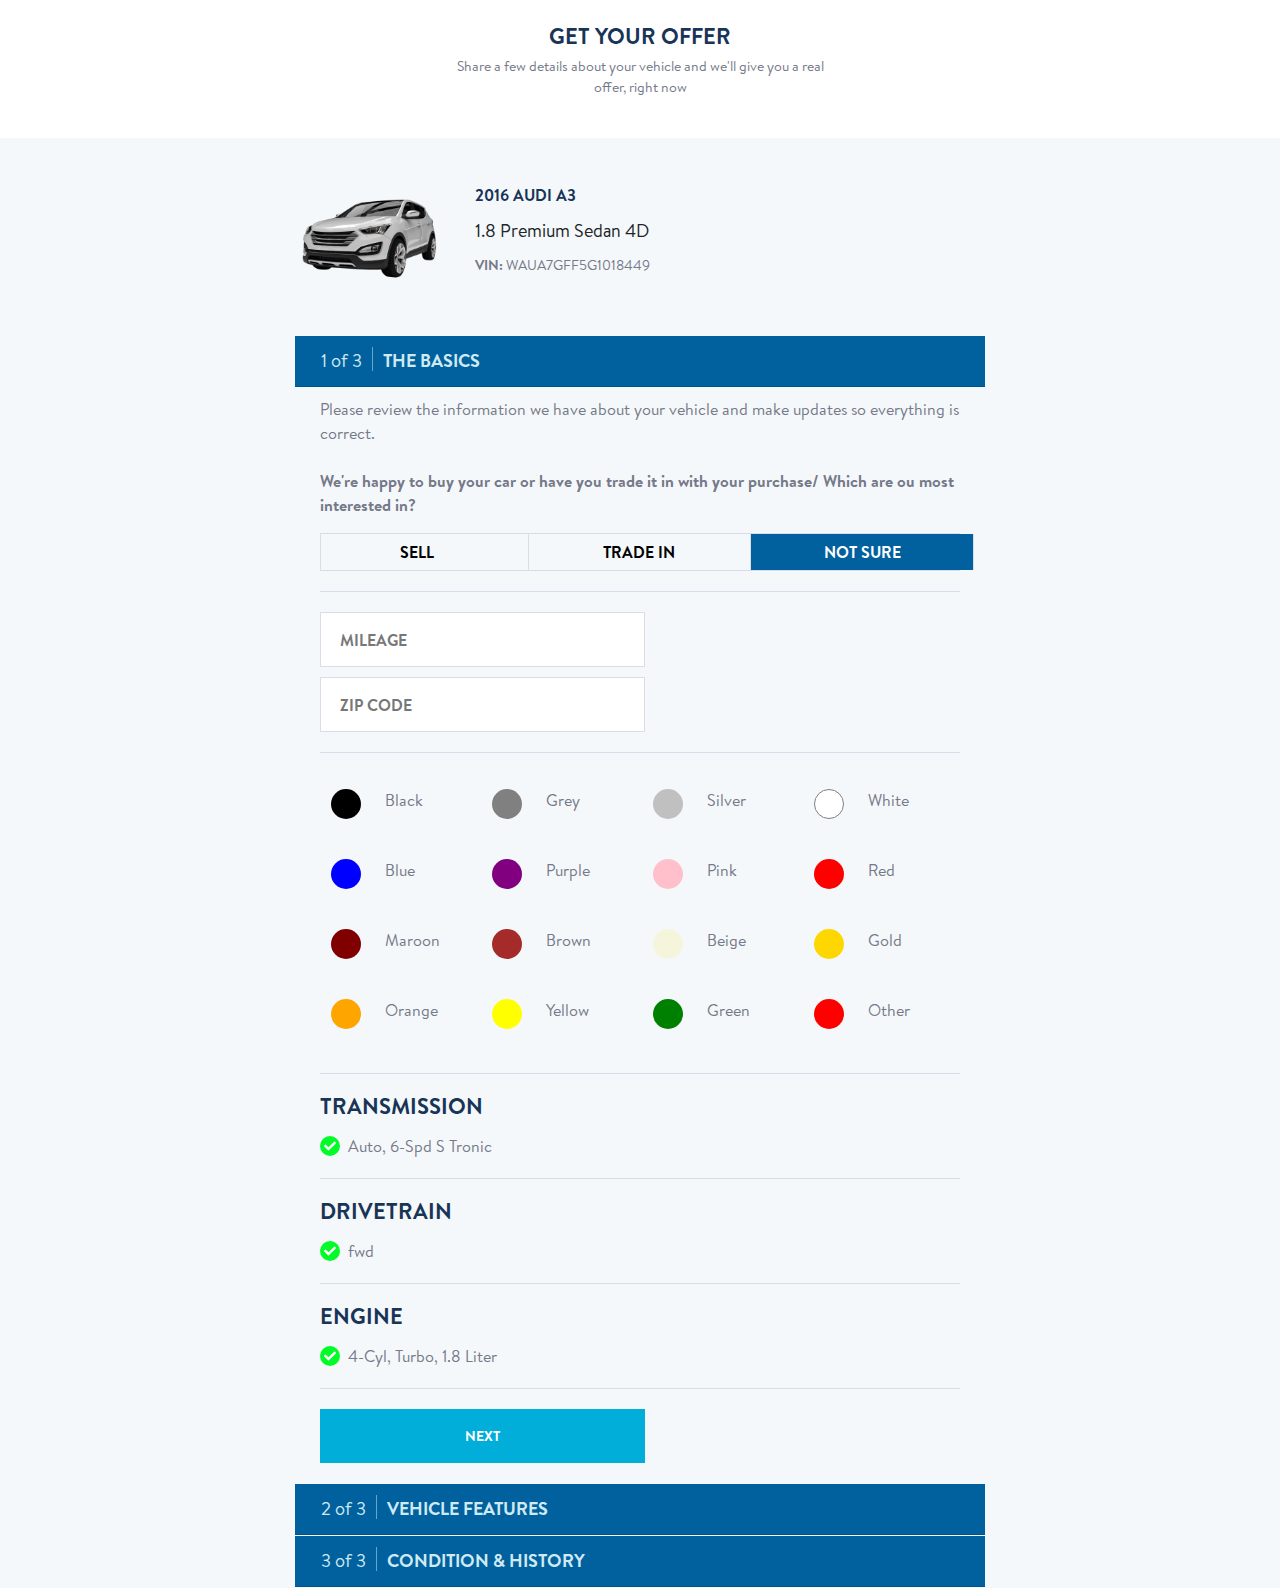
==== index.html @ 2ec13bbb "first commit" ====
<!DOCTYPE html>
<html lang="en" dir="ltr">

<head>
  <meta charset="utf-8">
  <meta name="viewport" content="width=device-width, initial-scale=1">
  <link rel="stylesheet" href="https://maxcdn.bootstrapcdn.com/bootstrap/4.0.0/css/bootstrap.min.css" integrity="sha384-Gn5384xqQ1aoWXA+058RXPxPg6fy4IWvTNh0E263XmFcJlSAwiGgFAW/dAiS6JXm" crossorigin="anonymous">

  <link rel="stylesheet" type="text/css" href="assets/css/style.css">
  <link rel="stylesheet" type="text/css" href="assets/css/responsive.css">

  <title>Carvana</title>
</head>

<body>

  <section class="bg-white py-4 title-box w-f">
    <div class="">
      <h1 class="title text-center">Get your offer</h1>
      <p class="p-text text-center">Share a few details about your vehicle and we'll give you a real offer, right now</p>

    </div>
  </section>

  <section class="car-info w-f py-4">
    <div class="d-flex align-items-center">
      <div class="img d-flex align-items-center justify-content-center">
        <img src="assets/images/car.png" alt="">
      </div>
      <div class="info-side">
        <h2 class="sub-title">2016 audi A3</h2>
        <h3>1.8 Premium Sedan 4D</h3>
        <p> <span>VIN: </span>WAUA7GFF5G1018449 </p>
      </div>

    </div>
  </section>


  <section class="offer-sec w-f">
    <div class="">
      <form class="" action="index.html" method="post">


        <div id="accordion" class="">
          <div class="card bg-transparent border-0">
            <div class="card-header " id="offer-part1">
              <h5 class="mb-0 p-0">
                <button class="btn btn-link w-100 text-left d-flex p-0" data-toggle="collapse" data-target="#offer-c-part1" aria-expanded="true" aria-controls="offer-c-part1">
                  <p class="m-0">1 of 3</p> <span></span> <b>the basics</b>
                </button>
              </h5>
            </div>

            <div id="offer-c-part1" class="collapse show" aria-labelledby="offer-part1" data-parent="#accordion">
              <div class="card-body">
                <p class="mb-4">Please review the information we have about your vehicle and make updates so everything is correct.</p>

                <p><b> We're happy to buy your car or have you trade it in with your purchase/ Which are ou most interested in?</b></p>

                <div class="th-btns mt-3">
                  <div class="d-flex p-0 row ">
                    <div class="col-sm-4 p-0 m-0">
                      <button class="flex-fill" type="button" name="button">sell</button>

                    </div>
                    <div class="col-sm-4 p-0 m-0">
                      <button class="flex-fill" type="button" name="button">trade in</button>

                    </div>
                    <div class="col-sm-4 p-0 m-0 border-0">
                      <button class="flex-fill active" type="button" name="button">not sure</button>

                    </div>
                  </div>
                </div>


                <hr class="c-hr">



                <div class="form-field c-form" id="">
                  <input type="text" id="mileage" name="mileage" size="10" required="" class="">
                  <label for="mileage">Mileage</label>
                </div>
                <div class="form-field c-form" id="">
                  <input type="text" id="zcode" name="zcode" size="10" required="" class="">
                  <label for="zcode">zip code</label>
                </div>

                <hr class="c-hr">

                <div class="colors-list">

                  <label class="form-color-check" for="black">
                    <div class="">
                      <input class="form-color-check-input" type="radio" name="car-color" id="black">
                      <label class="custom-label" for="black" style="background: black;">
                        <img src="assets/images/check.svg" alt="">
                      </label>
                      <label class="form-color-check-label default-t pl-4" for="black">
                        Black
                      </label>
                    </div>

                  </label>

                  <label class="form-color-check" for="grey">
                    <div class="">
                      <input class="form-color-check-input" type="radio" name="car-color" id="grey">
                      <label class="custom-label" for="grey" style="background: grey;">
                        <img src="assets/images/check.svg" alt="">
                      </label>
                      <label class="form-color-check-label default-t pl-4" for="grey">
                        grey
                      </label>
                    </div>

                  </label>

                  <label class="form-color-check" for="silver">
                    <div class="">
                      <input class="form-color-check-input" type="radio" name="car-color" id="silver">
                      <label class="custom-label" for="silver" style="background: silver;">
                        <img src="assets/images/check.svg" alt="">
                      </label>
                      <label class="form-color-check-label default-t pl-4" for="silver">
                        silver
                      </label>
                    </div>
                  </label>

                  <label class="form-color-check" for="white">
                    <div class="">
                      <input class="form-color-check-input" type="radio" name="car-color" id="white">
                      <label class="custom-label" for="white" style="background: white; border: 1px solid grey;">
                        <img src="assets/images/check.svg" alt="">
                      </label>
                      <label class="form-color-check-label default-t pl-4" for="white">
                        white
                      </label>
                    </div>

                  </label>

                  <label class="form-color-check" for="blue">
                    <div class="">
                      <input class="form-color-check-input" type="radio" name="car-color" id="blue">
                      <label class="custom-label" for="blue" style="background: blue;">
                        <img src="assets/images/check.svg" alt="">
                      </label>
                      <label class="form-color-check-label default-t pl-4" for="blue">
                        blue
                      </label>
                    </div>
                  </label>

                  <label class="form-color-check" for="purple">
                    <div class="">
                      <input class="form-color-check-input" type="radio" name="car-color" id="purple">
                      <label class="custom-label" for="purple" style="background: purple;">
                        <img src="assets/images/check.svg" alt="">
                      </label>
                      <label class="form-color-check-label default-t pl-4" for="purple">
                        purple
                      </label>
                    </div>
                  </label>

                  <label class="form-color-check" for="pink">
                    <div class="">
                      <input class="form-color-check-input" type="radio" name="car-color" id="pink">
                      <label class="custom-label" for="pink" style="background: pink;">
                        <img src="assets/images/check.svg" alt="">
                      </label>
                      <label class="form-color-check-label default-t pl-4" for="pink">
                        pink
                      </label>
                    </div>
                  </label>

                  <label class="form-color-check" for="red">
                    <div class="">
                      <input class="form-color-check-input" type="radio" name="car-color" id="red">
                      <label class="custom-label" for="red" style="background: red;">
                        <img src="assets/images/check.svg" alt="">
                      </label>
                      <label class="form-color-check-label default-t pl-4" for="red">
                        red
                      </label>
                    </div>
                  </label>

                  <label class="form-color-check" for="maroon">
                    <div class="">
                      <input class="form-color-check-input" type="radio" name="car-color" id="maroon">
                      <label class="custom-label" for="maroon" style="background: maroon;">
                        <img src="assets/images/check.svg" alt="">
                      </label>
                      <label class="form-color-check-label default-t pl-4" for="maroon">
                        maroon
                      </label>
                    </div>
                  </label>

                  <label class="form-color-check" for="brown">
                    <div class="">
                      <input class="form-color-check-input" type="radio" name="car-color" id="brown">
                      <label class="custom-label" for="brown" style="background: brown;">
                        <img src="assets/images/check.svg" alt="">
                      </label>
                      <label class="form-color-check-label default-t pl-4" for="brown">
                        brown
                      </label>
                    </div>
                  </label>

                  <label class="form-color-check" for="beige">
                    <div class="">
                      <input class="form-color-check-input" type="radio" name="car-color" id="beige">
                      <label class="custom-label" for="beige" style="background: beige;">
                        <img src="assets/images/check.svg" alt="">
                      </label>
                      <label class="form-color-check-label default-t pl-4" for="beige">
                        beige
                      </label>
                    </div>
                  </label>

                  <label class="form-color-check" for="gold">
                    <div class="">
                      <input class="form-color-check-input" type="radio" name="car-color" id="gold">
                      <label class="custom-label" for="gold" style="background: gold;">
                        <img src="assets/images/check.svg" alt="">
                      </label>
                      <label class="form-color-check-label default-t pl-4" for="gold">
                        gold
                      </label>
                    </div>
                  </label>

                  <label class="form-color-check" for="orange">
                    <div class="">
                      <input class="form-color-check-input" type="radio" name="car-color" id="orange">
                      <label class="custom-label" for="orange" style="background: orange;">
                        <img src="assets/images/check.svg" alt="">
                      </label>
                      <label class="form-color-check-label default-t pl-4" for="orange">
                        orange
                      </label>
                    </div>
                  </label>

                  <label class="form-color-check" for="yellow">
                    <div class="">
                      <input class="form-color-check-input" type="radio" name="car-color" id="yellow">
                      <label class="custom-label" for="yellow" style="background: yellow;">
                        <img src="assets/images/check.svg" alt="">
                      </label>
                      <label class="form-color-check-label default-t pl-4" for="yellow">
                        yellow
                      </label>
                    </div>
                  </label>

                  <label class="form-color-check" for="green">
                    <div class="">
                      <input class="form-color-check-input" type="radio" name="car-color" id="green">
                      <label class="custom-label" for="green" style="background: green;">
                        <img src="assets/images/check.svg" alt="">
                      </label>
                      <label class="form-color-check-label default-t pl-4" for="green">
                        green
                      </label>
                    </div>
                  </label>

                  <label class="form-color-check" for="other">
                    <div class="">
                      <input class="form-color-check-input" type="radio" name="car-color" id="other">
                      <label class="custom-label" for="other" style="background: red;">
                        <img src="assets/images/check.svg" alt="">
                      </label>
                      <label class="form-color-check-label default-t pl-4" for="other">
                        other
                      </label>
                    </div>
                  </label>
                </div>

                <hr class="c-hr">

                <div class="o-info">
                  <h1 class="title mb-3">transmission</h1>
                  <div class="d-flex justify-content-start align-items-center">
                    <div class="j-check d-flex justify-content-center align-items-center">
                      <img src="assets/images/check.svg" alt="">
                    </div>
                    <p class="t-text my-0 ml-2">Auto, 6-Spd S Tronic</p>
                  </div>
                </div>

                <hr class="c-hr">

                <div class="o-info">
                  <h1 class="title mb-3">drivetrain</h1>
                  <div class="d-flex justify-content-start align-items-center">
                    <div class="j-check d-flex justify-content-center align-items-center">
                      <img src="assets/images/check.svg" alt="">
                    </div>
                    <p class="t-text my-0 ml-2">fwd</p>
                  </div>
                </div>

                <hr class="c-hr">

                <div class="o-info">
                  <h1 class="title mb-3">engine</h1>
                  <div class="d-flex justify-content-start align-items-center">
                    <div class="j-check d-flex justify-content-center align-items-center">
                      <img src="assets/images/check.svg" alt="">
                    </div>
                    <p class="t-text my-0 ml-2">4-Cyl, Turbo, 1.8 Liter</p>
                  </div>
                </div>

                <hr class="c-hr">

                <button class="b-btn active" type="button" name="button">Next</button>

              </div>
            </div>
          </div>


          <div class="card bg-transparent border-0">
            <div class="card-header " id="offer-part2">
              <h5 class="mb-0 p-0">
                <button class="btn btn-link w-100 text-left d-flex p-0" data-toggle="collapse" data-target="#offer-c-part2" aria-expanded="true" aria-controls="offer-c-part2">
                  <p class="m-0">2 of 3</p> <span></span> <b>vehicle features</b>
                </button>
              </h5>
            </div>

            <div id="offer-c-part2" class="collapse " aria-labelledby="offer-part2" data-parent="#accordion">
              <div class="card-body">
                <p class="mb-4">We've looked up the standard equipment for yoru vehicle. Please review the list below and select your vehicle's optional features.</p>

                <h1 class="title mb-4">premium features</h1>
                <div class="row mb-3">
                  <div class="col-lg-6 col-md-6 col-sm-6">
                    <h2 class="sub-title mb-3">safety & security</h2>



                    <label class="form-check" for="airbags">
                      <div class="">
                        <input class="form-check-input" type="checkbox" name="in" id="airbags">
                        <label class="custom-label" for="airbags">
                          <img src="assets/images/check-c.svg" alt="">
                        </label>
                        <label class="form-check-label default-t pl-4" for="airbags">
                          F&R Side Air Bags
                        </label>
                      </div>
                    </label>
                  </div>
                  <div class="col-lg-5 col-md-6 col-sm-6">
                    <h2 class="sub-title mb-3">seats</h2>



                    <label class="form-check" for="seats">
                      <div class="">
                        <input class="form-check-input" type="checkbox" name="in" id="seats">
                        <label class="custom-label" for="seats">
                          <img src="assets/images/check-c.svg" alt="">
                        </label>
                        <label class="form-check-label default-t pl-4" for="seats">
                          Heated Seats
                        </label>
                      </div>
                    </label>
                  </div>
                </div>


                <div class="row">
                  <div class="col-lg-6 col-md-6 col-sm-6">
                    <h2 class="sub-title mb-3">Entertainment & Instrumentations</h2>



                    <label class="form-check" for="dvd">
                      <div class="">
                        <input class="form-check-input" type="checkbox" name="in" id="dvd">
                        <label class="custom-label" for="dvd">
                          <img src="assets/images/check-c.svg" alt="">
                        </label>
                        <label class="form-check-label default-t pl-4" for="dvd">
                          DVD System
                        </label>
                      </div>
                    </label>
                    <label class="form-check" for="navigation">
                      <div class="">
                        <input class="form-check-input" type="checkbox" name="in" id="navigation">
                        <label class="custom-label" for="navigation">
                          <img src="assets/images/check-c.svg" alt="">
                        </label>
                        <label class="form-check-label default-t pl-4" for="navigation">
                          Navigation System
                        </label>
                      </div>
                    </label>
                    <label class="form-check" for="audi">
                      <div class="">
                        <input class="form-check-input" type="checkbox" name="in" id="audi">
                        <label class="custom-label" for="audi">
                          <img src="assets/images/check-c.svg" alt="">
                        </label>
                        <label class="form-check-label default-t pl-4" for="audi">
                          Audi Connect
                        </label>
                      </div>
                    </label>
                    <label class="form-check" for="psound">
                      <div class="">
                        <input class="form-check-input" type="checkbox" name="in" id="psound">
                        <label class="custom-label" for="psound">
                          <img src="assets/images/check-c.svg" alt="">
                        </label>
                        <label class="form-check-label default-t pl-4" for="psound">
                          Premium Sound
                        </label>
                      </div>
                    </label>

                  </div>

                  <div class="col-lg-5 col-md-6 col-sm-6">
                    <h2 class="sub-title mb-3">Wheels & tires</h2>



                    <label class="form-check" for="awheels">
                      <div class="">
                        <input class="form-check-input" type="checkbox" name="in" id="awheels">
                        <label class="custom-label" for="awheels">
                          <img src="assets/images/check-c.svg" alt="">
                        </label>
                        <label class="form-check-label default-t pl-4" for="awheels">
                          Alloy Wheels
                        </label>
                      </div>
                    </label>

                    <label class="form-check" for="pwheels">
                      <div class="">
                        <input class="form-check-input" type="checkbox" name="in" id="pwheels">
                        <label class="custom-label" for="pwheels">
                          <img src="assets/images/check-c.svg" alt="">
                        </label>
                        <label class="form-check-label default-t pl-4" for="pwheels">
                          Premium Wheels
                        </label>
                      </div>
                    </label>

                  </div>
                </div>



                <hr class="c-hr">



                <div class="form-field c-form" id="">
                  <input type="text" id="mileage" name="mileage" size="10" required="" class="">
                  <label for="mileage">Mileage</label>
                </div>
                <div class="form-field c-form" id="">
                  <input type="text" id="zcode" name="zcode" size="10" required="" class="">
                  <label for="zcode">zip code</label>
                </div>

                <hr class="c-hr">



                <hr class="c-hr">

                <div class="o-info">
                  <h1 class="title mb-3">transmission</h1>
                  <div class="d-flex justify-content-start align-items-center">
                    <div class="j-check d-flex justify-content-center align-items-center">
                      <img src="assets/images/check.svg" alt="">
                    </div>
                    <p class="t-text my-0 ml-2">Auto, 6-Spd S Tronic</p>
                  </div>
                </div>

                <hr class="c-hr">

                <div class="o-info">
                  <h1 class="title mb-3">drivetrain</h1>
                  <div class="d-flex justify-content-start align-items-center">
                    <div class="j-check d-flex justify-content-center align-items-center">
                      <img src="assets/images/check.svg" alt="">
                    </div>
                    <p class="t-text my-0 ml-2">fwd</p>
                  </div>
                </div>

                <hr class="c-hr">

                <div class="o-info">
                  <h1 class="title mb-3">engine</h1>
                  <div class="d-flex justify-content-start align-items-center">
                    <div class="j-check d-flex justify-content-center align-items-center">
                      <img src="assets/images/check.svg" alt="">
                    </div>
                    <p class="t-text my-0 ml-2">4-Cyl, Turbo, 1.8 Liter</p>
                  </div>
                </div>

                <hr class="c-hr">

                <button class="b-btn active" type="button" name="button">Next</button>

              </div>
            </div>
          </div>

          <div class="card bg-transparent border-0">
            <div class="card-header " id="offer-part3">
              <h5 class="mb-0 p-0">
                <button class="btn btn-link w-100 text-left d-flex p-0" data-toggle="collapse" data-target="#offer-c-part3" aria-expanded="true" aria-controls="offer-c-part3">
                  <p class="m-0">3 of 3</p> <span></span> <b>condition & history</b>
                </button>
              </h5>
            </div>

            <div id="offer-c-part3" class="collapse " aria-labelledby="offer-part2" data-parent="#accordion">
              <div class="card-body">
                <p class="mb-4">Please select the option that best describes the condition of your vehicle. This will help us wiht yoru real offer.</p>
                <p> <b>Has your vehicle been in an accident.</b> </p>

                <h1 class="title mb-4">premium features</h1>
                <div class="row mb-3">
                  <div class="col-lg-6 col-md-6 col-sm-6">
                    <h2 class="sub-title mb-3">safety & security</h2>



                    <label class="form-check" for="airbags">
                      <div class="">
                        <input class="form-check-input" type="checkbox" name="in" id="airbags">
                        <label class="custom-label" for="airbags">
                          <img src="assets/images/check-c.svg" alt="">
                        </label>
                        <label class="form-check-label default-t pl-4" for="airbags">
                          F&R Side Air Bags
                        </label>
                      </div>
                    </label>
                  </div>
                  <div class="col-lg-5 col-md-6 col-sm-6">
                    <h2 class="sub-title mb-3">seats</h2>



                    <label class="form-check" for="seats">
                      <div class="">
                        <input class="form-check-input" type="checkbox" name="in" id="seats">
                        <label class="custom-label" for="seats">
                          <img src="assets/images/check-c.svg" alt="">
                        </label>
                        <label class="form-check-label default-t pl-4" for="seats">
                          Heated Seats
                        </label>
                      </div>
                    </label>
                  </div>
                </div>


                <div class="row">
                  <div class="col-lg-6 col-md-6 col-sm-6">
                    <h2 class="sub-title mb-3">Entertainment & Instrumentations</h2>



                    <label class="form-check" for="dvd">
                      <div class="">
                        <input class="form-check-input" type="checkbox" name="in" id="dvd">
                        <label class="custom-label" for="dvd">
                          <img src="assets/images/check-c.svg" alt="">
                        </label>
                        <label class="form-check-label default-t pl-4" for="dvd">
                          DVD System
                        </label>
                      </div>
                    </label>
                    <label class="form-check" for="navigation">
                      <div class="">
                        <input class="form-check-input" type="checkbox" name="in" id="navigation">
                        <label class="custom-label" for="navigation">
                          <img src="assets/images/check-c.svg" alt="">
                        </label>
                        <label class="form-check-label default-t pl-4" for="navigation">
                          Navigation System
                        </label>
                      </div>
                    </label>
                    <label class="form-check" for="audi">
                      <div class="">
                        <input class="form-check-input" type="checkbox" name="in" id="audi">
                        <label class="custom-label" for="audi">
                          <img src="assets/images/check-c.svg" alt="">
                        </label>
                        <label class="form-check-label default-t pl-4" for="audi">
                          Audi Connect
                        </label>
                      </div>
                    </label>
                    <label class="form-check" for="psound">
                      <div class="">
                        <input class="form-check-input" type="checkbox" name="in" id="psound">
                        <label class="custom-label" for="psound">
                          <img src="assets/images/check-c.svg" alt="">
                        </label>
                        <label class="form-check-label default-t pl-4" for="psound">
                          Premium Sound
                        </label>
                      </div>
                    </label>

                  </div>

                  <div class="col-lg-5 col-md-6 col-sm-6">
                    <h2 class="sub-title mb-3">Wheels & tires</h2>



                    <label class="form-check" for="awheels">
                      <div class="">
                        <input class="form-check-input" type="checkbox" name="in" id="awheels">
                        <label class="custom-label" for="awheels">
                          <img src="assets/images/check-c.svg" alt="">
                        </label>
                        <label class="form-check-label default-t pl-4" for="awheels">
                          Alloy Wheels
                        </label>
                      </div>
                    </label>

                    <label class="form-check" for="pwheels">
                      <div class="">
                        <input class="form-check-input" type="checkbox" name="in" id="pwheels">
                        <label class="custom-label" for="pwheels">
                          <img src="assets/images/check-c.svg" alt="">
                        </label>
                        <label class="form-check-label default-t pl-4" for="pwheels">
                          Premium Wheels
                        </label>
                      </div>
                    </label>

                  </div>
                </div>



                <hr class="c-hr">



                <div class="form-field c-form" id="">
                  <input type="text" id="mileage" name="mileage" size="10" required="" class="">
                  <label for="mileage">Mileage</label>
                </div>
                <div class="form-field c-form" id="">
                  <input type="text" id="zcode" name="zcode" size="10" required="" class="">
                  <label for="zcode">zip code</label>
                </div>

                <hr class="c-hr">



                <hr class="c-hr">

                <div class="o-info">
                  <h1 class="title mb-3">transmission</h1>
                  <div class="d-flex justify-content-start align-items-center">
                    <div class="j-check d-flex justify-content-center align-items-center">
                      <img src="assets/images/check.svg" alt="">
                    </div>
                    <p class="t-text my-0 ml-2">Auto, 6-Spd S Tronic</p>
                  </div>
                </div>

                <hr class="c-hr">

                <div class="o-info">
                  <h1 class="title mb-3">drivetrain</h1>
                  <div class="d-flex justify-content-start align-items-center">
                    <div class="j-check d-flex justify-content-center align-items-center">
                      <img src="assets/images/check.svg" alt="">
                    </div>
                    <p class="t-text my-0 ml-2">fwd</p>
                  </div>
                </div>

                <hr class="c-hr">

                <div class="o-info">
                  <h1 class="title mb-3">engine</h1>
                  <div class="d-flex justify-content-start align-items-center">
                    <div class="j-check d-flex justify-content-center align-items-center">
                      <img src="assets/images/check.svg" alt="">
                    </div>
                    <p class="t-text my-0 ml-2">4-Cyl, Turbo, 1.8 Liter</p>
                  </div>
                </div>

                <hr class="c-hr">

                <button class="b-btn active" type="button" name="button">Next</button>

              </div>
            </div>
          </div>




        </div>
      </form>
    </div>

  </section>


  <script src="https://code.jquery.com/jquery-3.2.1.slim.min.js" integrity="sha384-KJ3o2DKtIkvYIK3UENzmM7KCkRr/rE9/Qpg6aAZGJwFDMVNA/GpGFF93hXpG5KkN" crossorigin="anonymous"></script>
  <script src="https://cdnjs.cloudflare.com/ajax/libs/popper.js/1.12.9/umd/popper.min.js" integrity="sha384-ApNbgh9B+Y1QKtv3Rn7W3mgPxhU9K/ScQsAP7hUibX39j7fakFPskvXusvfa0b4Q" crossorigin="anonymous"></script>
  <script src="https://maxcdn.bootstrapcdn.com/bootstrap/4.0.0/js/bootstrap.min.js" integrity="sha384-JZR6Spejh4U02d8jOt6vLEHfe/JQGiRRSQQxSfFWpi1MquVdAyjUar5+76PVCmYl" crossorigin="anonymous"></script>


</body>

</html>
---- assets/css/style.css ----
@font-face {
  font-family: Brandon;
  font-weight: bold;
  src: url("../fonts/brandontext-bold.otf");
}

@font-face {
  font-family: Brandon;
  font-weight: light;
  src: url("../fonts/brandontext-light.otf");
}

@font-face {
  font-family: Brandon;
  font-weight: normal;
  src: url("../fonts/brandontext-regular.otf");
}

* {
  padding: 0;
  margin: 0;
  box-sizing: border-box;
  font-family: 'Hind', sans-serif;
  font-family: Brandon;
}

body {
  min-width: 360px;
  background: rgb(244, 248, 250);
}

a, a:hover, a:active, a:visited, a:focus,
select, select:hover, select:active, select:visited, select:focus,
textarea, textarea:hover, textarea:active, textarea:visited, textarea:focus,
input, input:hover, input:active, input:visited, input:focus,
button, button:hover, button:active, button:visited, button:focus {
  text-decoration: none !important;
  outline: none !important;
  box-shadow: none !important;
}

.w-f>* {
  max-width: 690px;
  margin: auto;
}

.login-form {
  max-width: 325px;
  margin: auto;
  padding: 50px 0;
}

.c-form {
  max-width: 325px;
  position: relative;
  margin-bottom: 10px;
  height: 55px;
}

.c-form input {
  width: 100%;
  padding: 30px 20px 10px 20px;
  border: 1px solid rgb(217, 221, 233);
  line-height: 20px;
  color: rgb(24, 53, 88);
  height: 55px;
}

/* .c-form input::placeholder{

} */
.c-form input:focus+label,
.c-form input:valid+label {
  color: rgb(0, 174, 217);
  /* font-weight: bold; */
  top: 5px;
  font-size: 12px;
}

.c-form label {
  position: absolute;
  top: 16px;
  left: 20px;
  color: #777;
  background: #fff;
  transition: 0.3s;
  text-transform: uppercase;
  font-size: 16px;
  font-weight: bold;
}

.b-btn {
  width: 100%;
  font-size: 14px;
  box-sizing: border-box;
  min-height: 54px;
  /* border: 0; */
  background: lightgrey;
  color: white;
  border: 1px solid transparent;

  transition: 0.3s;
  cursor: pointer;
  font-weight: bold;
  text-transform: uppercase;
  max-width: 325px;
  /* cursor: none; */
}
.b-btn.active{
background: rgb(0, 174, 217);
border: 1px solid rgb(0, 174, 217);
cursor: pointer;
}
.b-btn.active:hover {
  color: rgb(0, 174, 217);
  background: white;
}

.title {
  font-size: 22px;
  line-height: 24px;
  text-transform: uppercase;
  /* padding: 0px 10px; */
  color: rgb(24, 53, 88);
  margin: 0px 0px 8px;
  font-weight: bold;
}

.p-text {
  color: rgb(117, 121, 137);
  font-size: 14px;
  font-weight: regular;
}

.sub-title {
  font-size: 16px;
  color: rgb(24, 53, 88);
  line-height: 28px;
  font-weight: bold;
  text-transform: uppercase;
}

a {
  color: rgb(0, 174, 217);
}

.title-box>div {
  max-width: 400px;
  margin: auto;
}

.car-info .img {
  width: 150px;
  height: 150px;
  max-width: 200px;
}

.car-info .img img {
  flex-shrink: 0;
  /* min-width: 100%; */
  /* min-height: 100%; */
  max-width: 100%;
}

.car-info .info-side {
  padding-left: 30px;
}

.car-info .info-side h3 {
  font-size: 18px;
  font-weight: regular;
  line-height: 28px;
}

.car-info .info-side p {
  color: rgb(117, 121, 137);
  font-size: 14px;
  line-height: 24px;
}

.car-info .info-side p span {
  font-weight: bold;
}
.offer-sec .card{
  margin-bottom: 1px;
}
.offer-sec .card-header{
  background: rgb(0, 97, 158);
border-radius: 0;
  margin-top: 0px;
  padding: 10px 25px 10px 25px;
}
.offer-sec .card-header button {
  color: rgb(207, 234, 242);
  font-size: 18px;
  line-height: 28px;
}



.offer-sec .card-header button span {
  background: rgb(207, 234, 242);
  width: 1px;
  height: 24px;
  margin-left: 10px;
  margin-right: 10px;
  margin-top: 0px;
  opacity: 0.5;
  display: block;
}
.offer-sec .card-header button p{

}
.offer-sec .card-header button b{
  text-transform: uppercase;
  font-weight: bold;
}
.offer-sec .card-body{
    padding: 10px 25px 20px 25px;
}
.offer-sec .card-body p {
  color: rgb(117, 121, 137);
  font-size: 16px;
  line-height: 24px;
}

.th-btns{
    border: 1px solid rgb(217, 221, 233);
}
.th-btns button{
  text-transform: uppercase;
  font-size: 16px;
  text-align: center;height: 36px;
  width: 100%;
  border: 0;
  border-right: 1px solid rgb(217, 221, 233);
  font-weight: bold;
  max-width: 350px;
  margin: auto;
  display: block;
  background: transparent;
}
.th-btns button.active{
  background: rgb(0, 97, 158);
  color: white;
}
/* .th-btns button:nth-last-of-type(1){
  border-right: 0;
} */
.c-hr{
background: rgb(217, 221, 233);
width: 100%;
height: 1px;
border: 0;
margin: 20px 0;
}




.form-color-check{
  width: 157px;

  /* height: 60px; */
  /* justify-content: center; */
display: inline-block;
padding: 10px !important;
cursor: pointer;
border: 1px solid transparent;
transition: border 0.3s;
}
.form-color-check:hover{
border: 1px solid rgb(217, 221, 233);
}
.form-color-check>div{
  display: flex;
  height: 40px;
  align-items: center;
cursor: pointer;
}
.form-color-check input{
  display: none;
}
.form-color-check input+.custom-label{
  width: 30px;
  height: 30px;
  cursor: pointer;

/* border: 1px solid #232323; */
/* position: absolute;
left: 0;
top: 5px; */
margin: 0;
border-radius: 50%;
position: relative;


}
.form-color-check input+.custom-label img{
  position: absolute;
  left: 50%;
  top: 50%;
  transform: translate(-50%,-50%);
width: 50%;
height: auto;
visibility: hidden;

}
.form-color-check input:checked+.custom-label{
  border: 2px solid white !important;
  /* box-shadow: 4px ​3px 20px #0000009; */
  box-shadow: 1px 1px 26px #00000090;

}
.form-color-check input:checked+.custom-label img{
  /* display: block; */
  visibility: visible;
}

.form-color-check .form-color-check-label{
  color: rgb(117, 121, 137);
font-size: 16px;
line-height: 24px;
text-transform: capitalize;
padding-left: 10px;
cursor: pointer;
transition: color 0.3s;
}
.form-color-check:hover .form-color-check-label{
  color: black
}
/* .form-color-check .custom-label */



.j-check{
  width: 20px;
  height: 20px;
  background: #03fc28;
  border-radius: 50%;
}
.j-check img{
  width: 60%;
}






.form-check{
  width: 233px;

  /* height: 60px; */
  /* justify-content: center; */
display: inline-block;
padding: 0 !important;
cursor: pointer;
border: 1px solid transparent;
transition: border 0.3s;
}
/* .form-check:hover{
border: 1px solid rgb(217, 221, 233);
} */
.form-check>div{
  display: flex;
  height: 40px;
  align-items: center;
cursor: pointer;
}
.form-check input{
  display: none;
}
.form-check input+.custom-label{
  width: 30px;
  height: 30px;
  cursor: pointer;

border: 1px solid rgb(217, 221, 233);
/* position: absolute;
left: 0;
top: 5px; */
margin: 0;
border-radius: 2px;
position: relative;


}
.form-check input+.custom-label img{
  position: absolute;
  left: 50%;
  top: 50%;
  transform: translate(-50%,-50%);
width: 50%;
height: auto;
visibility: hidden;

}
.form-check input:checked+.custom-label{
  border-color: rgb(0, 174, 217);
  /* box-shadow: 4px ​3px 20px #0000009; */
  /* box-shadow: 1px 1px 26px #00000090; */

}
.form-check input:checked+.custom-label img{
  /* display: block; */
  visibility: visible;
}

.form-check .form-check-label{
  color: rgb(117, 121, 137);
font-size: 16px;
line-height: 24px;
text-transform: capitalize;
padding-left: 10px;
cursor: pointer;
transition: color 0.3s;
}
.form-check:hover .form-check-label{
  color: black
}
---- assets/css/responsive.css ----
@media (max-width:767px) {
  .th-btns button{
    border: 1px solid rgb(217, 221, 233);
    margin: 10px auto;
  }
  .th-btns{
    border: 0;
  }
}
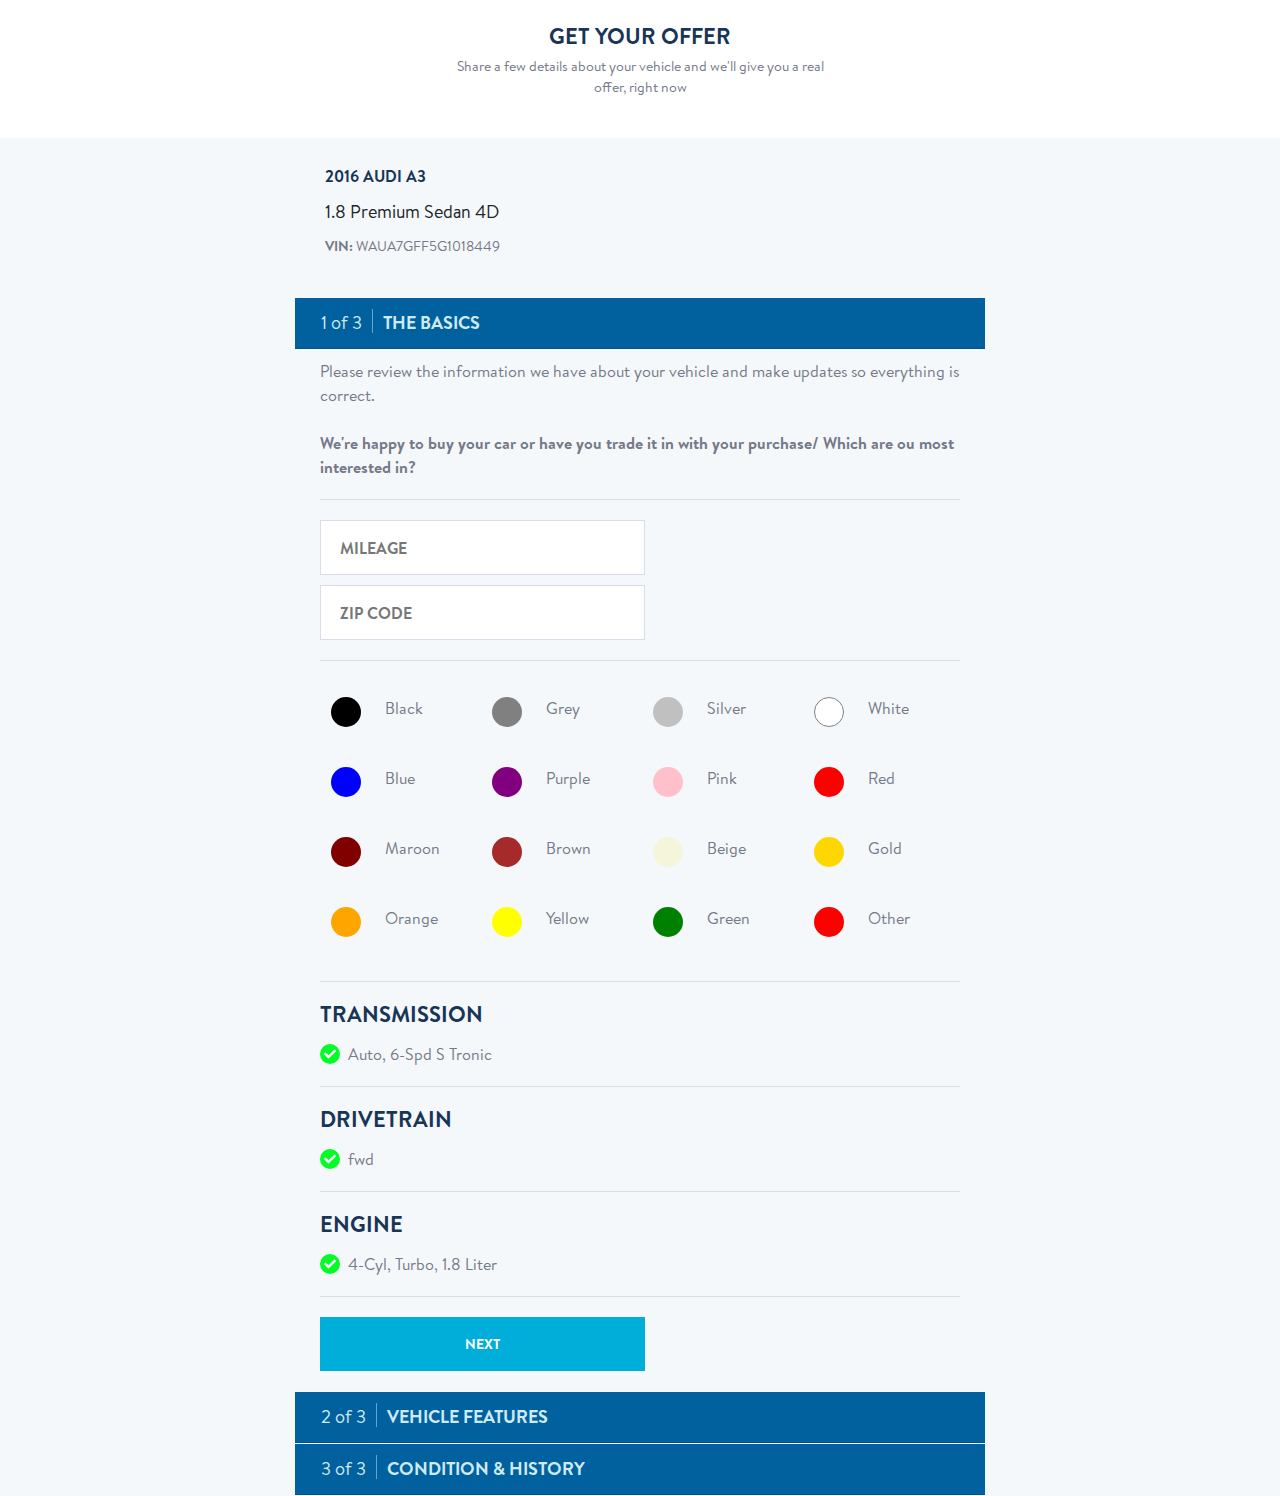
==== commit 9cd1a9e4: "first commit" ====
--- a/index.html
+++ b/index.html
@@ -24,9 +24,9 @@
 
   <section class="car-info w-f py-4">
     <div class="d-flex align-items-center">
-      <div class="img d-flex align-items-center justify-content-center">
+      <!-- <div class="img d-flex align-items-center justify-content-center">
         <img src="assets/images/car.png" alt="">
-      </div>
+      </div> -->
       <div class="info-side">
         <h2 class="sub-title">2016 audi A3</h2>
         <h3>1.8 Premium Sedan 4D</h3>
@@ -58,22 +58,7 @@
 
                 <p><b> We're happy to buy your car or have you trade it in with your purchase/ Which are ou most interested in?</b></p>
 
-                <div class="th-btns mt-3">
-                  <div class="d-flex p-0 row ">
-                    <div class="col-sm-4 p-0 m-0">
-                      <button class="flex-fill" type="button" name="button">sell</button>
-
-                    </div>
-                    <div class="col-sm-4 p-0 m-0">
-                      <button class="flex-fill" type="button" name="button">trade in</button>
-
-                    </div>
-                    <div class="col-sm-4 p-0 m-0 border-0">
-                      <button class="flex-fill active" type="button" name="button">not sure</button>
-
-                    </div>
-                  </div>
-                </div>
+
 
 
                 <hr class="c-hr">
@@ -548,186 +533,255 @@
                 <p class="mb-4">Please select the option that best describes the condition of your vehicle. This will help us wiht yoru real offer.</p>
                 <p> <b>Has your vehicle been in an accident.</b> </p>
 
-                <h1 class="title mb-4">premium features</h1>
-                <div class="row mb-3">
-                  <div class="col-lg-6 col-md-6 col-sm-6">
-                    <h2 class="sub-title mb-3">safety & security</h2>
-
-
-
-                    <label class="form-check" for="airbags">
-                      <div class="">
-                        <input class="form-check-input" type="checkbox" name="in" id="airbags">
-                        <label class="custom-label" for="airbags">
-                          <img src="assets/images/check-c.svg" alt="">
-                        </label>
-                        <label class="form-check-label default-t pl-4" for="airbags">
-                          F&R Side Air Bags
-                        </label>
-                      </div>
-                    </label>
-                  </div>
-                  <div class="col-lg-5 col-md-6 col-sm-6">
-                    <h2 class="sub-title mb-3">seats</h2>
-
-
-
-                    <label class="form-check" for="seats">
-                      <div class="">
-                        <input class="form-check-input" type="checkbox" name="in" id="seats">
-                        <label class="custom-label" for="seats">
-                          <img src="assets/images/check-c.svg" alt="">
-                        </label>
-                        <label class="form-check-label default-t pl-4" for="seats">
-                          Heated Seats
-                        </label>
-                      </div>
-                    </label>
-                  </div>
-                </div>
-
-
-                <div class="row">
-                  <div class="col-lg-6 col-md-6 col-sm-6">
-                    <h2 class="sub-title mb-3">Entertainment & Instrumentations</h2>
-
-
-
-                    <label class="form-check" for="dvd">
-                      <div class="">
-                        <input class="form-check-input" type="checkbox" name="in" id="dvd">
-                        <label class="custom-label" for="dvd">
-                          <img src="assets/images/check-c.svg" alt="">
-                        </label>
-                        <label class="form-check-label default-t pl-4" for="dvd">
-                          DVD System
-                        </label>
-                      </div>
-                    </label>
-                    <label class="form-check" for="navigation">
-                      <div class="">
-                        <input class="form-check-input" type="checkbox" name="in" id="navigation">
-                        <label class="custom-label" for="navigation">
-                          <img src="assets/images/check-c.svg" alt="">
-                        </label>
-                        <label class="form-check-label default-t pl-4" for="navigation">
-                          Navigation System
-                        </label>
-                      </div>
-                    </label>
-                    <label class="form-check" for="audi">
-                      <div class="">
-                        <input class="form-check-input" type="checkbox" name="in" id="audi">
-                        <label class="custom-label" for="audi">
-                          <img src="assets/images/check-c.svg" alt="">
-                        </label>
-                        <label class="form-check-label default-t pl-4" for="audi">
-                          Audi Connect
-                        </label>
-                      </div>
-                    </label>
-                    <label class="form-check" for="psound">
-                      <div class="">
-                        <input class="form-check-input" type="checkbox" name="in" id="psound">
-                        <label class="custom-label" for="psound">
-                          <img src="assets/images/check-c.svg" alt="">
-                        </label>
-                        <label class="form-check-label default-t pl-4" for="psound">
-                          Premium Sound
-                        </label>
-                      </div>
-                    </label>
-
-                  </div>
-
-                  <div class="col-lg-5 col-md-6 col-sm-6">
-                    <h2 class="sub-title mb-3">Wheels & tires</h2>
-
-
-
-                    <label class="form-check" for="awheels">
-                      <div class="">
-                        <input class="form-check-input" type="checkbox" name="in" id="awheels">
-                        <label class="custom-label" for="awheels">
-                          <img src="assets/images/check-c.svg" alt="">
-                        </label>
-                        <label class="form-check-label default-t pl-4" for="awheels">
-                          Alloy Wheels
-                        </label>
-                      </div>
-                    </label>
-
-                    <label class="form-check" for="pwheels">
-                      <div class="">
-                        <input class="form-check-input" type="checkbox" name="in" id="pwheels">
-                        <label class="custom-label" for="pwheels">
-                          <img src="assets/images/check-c.svg" alt="">
-                        </label>
-                        <label class="form-check-label default-t pl-4" for="pwheels">
-                          Premium Wheels
-                        </label>
-                      </div>
-                    </label>
-
-                  </div>
-                </div>
-
-
-
-                <hr class="c-hr">
-
-
+                <div class="th-btns mt-3">
+                  <div class="d-flex row ">
+                    <div class="col-sm-4 pr-0">
+                      <input id="no-accident" type="radio" name="accidents-d" value="" hidden>
+                      <label for="no-accident" class="flex-fill" type="button" name="button">No accidents</label>
+
+                    </div>
+                    <div class="col-sm-4 px-0">
+                      <input id="o-accident" type="radio" name="accidents-d" value="" hidden>
+                      <label for="o-accident" class="flex-fill" type="button" name="button">1 accident</label>
+
+                    </div>
+                    <div class="col-sm-4 pl-0">
+                      <input id="t-accident" type="radio" name="accidents-d" value="" hidden>
+                      <label for="t-accident" class="flex-fill" type="button" name="button">2+ accident</label>
+
+                    </div>
+                  </div>
+                </div>
+<hr class="c-hr">
+
+                <p> <b>Does your vehicle have any issues that would stop us from diriving it?</b> </p>
+
+
+
+                <div class="yn-btns mt-3">
+                  <div class="d-flex  row ">
+                    <div class="col-6 pr-0">
+                      <input id="yes" type="radio" name="acc" value="" hidden>
+                      <label for="yes" class="flex-fill" type="button" name="button">Yes</label>
+
+                    </div>
+                    <div class="col-6 pl-0">
+                      <input id="no" type="radio" name="acc" value="" hidden>
+                      <label for="no" class="flex-fill active" type="button" name="button">No</label>
+
+                    </div>
+                  </div>
+                </div>
+
+<hr class="c-hr">
+
+
+              <h2 class="sub-title mb-3">Does your vehicle have any exterior damage?</h2>
+
+              <label class="form-check w-100" for="scratches">
+                <div class="">
+                  <input class="form-check-input" type="checkbox" name="ex-damage" id="scratches">
+                  <label class="custom-label" for="scratches">
+                    <img src="assets/images/check-c.svg" alt="">
+                  </label>
+                  <label class="form-check-label default-t pl-4" for="scratches">
+                    Scuffs, scratches, or chips
+                  </label>
+                </div>
+              </label>
+
+              <label class="form-check w-100" for="f-paint">
+                <div class="">
+                  <input class="form-check-input" type="checkbox" name="ex-damage" id="f-paint">
+                  <label class="custom-label" for="f-paint">
+                    <img src="assets/images/check-c.svg" alt="">
+                  </label>
+                  <label class="form-check-label default-t pl-4" for="f-paint">
+                    Fading paint
+                  </label>
+                </div>
+              </label>
+
+              <label class="form-check w-100" for="rust">
+                <div class="">
+                  <input class="form-check-input" type="checkbox" name="ex-damage" id="rust">
+                  <label class="custom-label" for="rust">
+                    <img src="assets/images/check-c.svg" alt="">
+                  </label>
+                  <label class="form-check-label default-t pl-4" for="rust">
+                    Rust
+                  </label>
+                </div>
+              </label>
+
+              <label class="form-check w-100" for="h-damage">
+                <div class="">
+                  <input class="form-check-input" type="checkbox" name="ex-damage" id="h-damage">
+                  <label class="custom-label" for="h-damage">
+                    <img src="assets/images/check-c.svg" alt="">
+                  </label>
+                  <label class="form-check-label default-t pl-4" for="h-damage">
+                    Hail damage
+                  </label>
+                </div>
+              </label>
+
+<hr class="c-hr">
+
+              <h2 class="sub-title mb-3">Does your vehicle have any interior damage beyond normal wear?</h2>
+
+              <label class="form-check w-100" for="stains">
+                <div class="">
+                  <input class="form-check-input" type="checkbox" name="ex-damage" id="stains">
+                  <label class="custom-label" for="stains">
+                    <img src="assets/images/check-c.svg" alt="">
+                  </label>
+                  <label class="form-check-label default-t pl-4" for="stains">
+                    Noticeable Stains
+                  </label>
+                </div>
+              </label>
+
+              <label class="form-check w-100" for="r-seats">
+                <div class="">
+                  <input class="form-check-input" type="checkbox" name="ex-damage" id="r-seats">
+                  <label class="custom-label" for="r-seats">
+                    <img src="assets/images/check-c.svg" alt="">
+                  </label>
+                  <label class="form-check-label default-t pl-4" for="r-seats">
+                    Rips or tears in seats
+                  </label>
+                </div>
+              </label>
+
+
+
+              <label class="form-check w-100" for="odors">
+                <div class="">
+                  <input class="form-check-input" type="checkbox" name="ex-damage" id="odors">
+                  <label class="custom-label" for="odors">
+                    <img src="assets/images/check-c.svg" alt="">
+                  </label>
+                  <label class="form-check-label default-t pl-4" for="odors">
+                    Persistent odors
+                  </label>
+                </div>
+              </label>
+
+              <label class="form-check w-100" for="d-systems">
+                <div class="">
+                  <input class="form-check-input" type="checkbox" name="ex-damage" id="d-systems">
+                  <label class="custom-label" for="d-systems">
+                    <img src="assets/images/check-c.svg" alt="">
+                  </label>
+                  <label class="form-check-label default-t pl-4" for="d-systems">
+                    Damaged entertainment, navigation or other systmes
+                  </label>
+                </div>
+              </label>
+
+              <label class="form-check w-100" for="d-dashboard">
+                <div class="">
+                  <input class="form-check-input" type="checkbox" name="ex-damage" id="d-dashboard">
+                  <label class="custom-label" for="d-dashboard">
+                    <img src="assets/images/check-c.svg" alt="">
+                  </label>
+                  <label class="form-check-label default-t pl-4" for="d-dashboard">
+                    Damaged dashboard or interior panels
+                  </label>
+                </div>
+              </label>
+
+
+
+
+
+
+
+                <hr class="c-hr">
+
+
+                <p> <b>Has your vehicle been smoked in?</b> </p>
+
+
+
+                <div class="yn-btns mt-3">
+                  <div class="d-flex  row ">
+                    <div class="col-6 pr-0">
+                      <input id="smoke-yes" type="radio" name="smoked" value="" hidden>
+                      <label for="smoke-yes" class="flex-fill" type="button" name="button">Yes</label>
+
+                    </div>
+                    <div class="col-6 pl-0">
+                      <input id="smoke-no" type="radio" name="smoked" value="" hidden>
+                      <label for="smoke-no" class="flex-fill active" type="button" name="button">No</label>
+
+                    </div>
+                  </div>
+                </div>
+
+<hr class="c-hr">
+
+<p> <b>What is the best way to describe your vehicle's overall condition?</b> </p>
+<div class="th-btns mt-3">
+  <div class="d-flex row ">
+    <div class="col-sm-4 pr-0 m-0">
+      <input id="p-great" type="radio" name="vehicle-condition" value="" hidden>
+      <label for="p-great" class="flex-fill" type="button" name="button">Pretty great</label>
+    </div>
+    <div class="col-sm-4 px-0">
+      <input id="j-okay" type="radio" name="vehicle-condition" value="" hidden>
+      <label for="j-okay" class="flex-fill" type="button" name="button">just okay</label>
+    </div>
+    <div class="col-sm-4 pl-0 border-0">
+      <input id="rought" type="radio" name="vehicle-condition" value="" hidden>
+      <label for="rought" class="flex-fill active" type="button" name="button">kind of rough</label>
+    </div>
+  </div>
+</div>
+
+
+<hr class="c-hr">
+
+
+<p> <b>How many keys do you have for this vehicle?</b> </p>
+
+
+
+<div class="yn-btns mt-3">
+  <div class="d-flex  row ">
+    <div class="col-6 pr-0">
+      <input id="o-key" type="radio" name="keys" value="" hidden>
+      <label for="o-keys" class="flex-fill" type="button" name="button">1 key</label>
+
+    </div>
+    <div class="col-6 pl-0">
+      <input id="t-keys" type="radio" name="keys" value="" hidden>
+      <label for="t-keys" class="flex-fill active" type="button" name="button">2+ keys</label>
+
+    </div>
+  </div>
+</div>
+  <hr class="c-hr">
+<p> <b>See yoru offer right away. Add your email and we'll also send you a copy.</b> </p>
 
                 <div class="form-field c-form" id="">
-                  <input type="text" id="mileage" name="mileage" size="10" required="" class="">
-                  <label for="mileage">Mileage</label>
-                </div>
-                <div class="form-field c-form" id="">
-                  <input type="text" id="zcode" name="zcode" size="10" required="" class="">
-                  <label for="zcode">zip code</label>
-                </div>
-
-                <hr class="c-hr">
-
-
-
-                <hr class="c-hr">
-
-                <div class="o-info">
-                  <h1 class="title mb-3">transmission</h1>
-                  <div class="d-flex justify-content-start align-items-center">
-                    <div class="j-check d-flex justify-content-center align-items-center">
-                      <img src="assets/images/check.svg" alt="">
-                    </div>
-                    <p class="t-text my-0 ml-2">Auto, 6-Spd S Tronic</p>
-                  </div>
-                </div>
-
-                <hr class="c-hr">
-
-                <div class="o-info">
-                  <h1 class="title mb-3">drivetrain</h1>
-                  <div class="d-flex justify-content-start align-items-center">
-                    <div class="j-check d-flex justify-content-center align-items-center">
-                      <img src="assets/images/check.svg" alt="">
-                    </div>
-                    <p class="t-text my-0 ml-2">fwd</p>
-                  </div>
-                </div>
-
-                <hr class="c-hr">
-
-                <div class="o-info">
-                  <h1 class="title mb-3">engine</h1>
-                  <div class="d-flex justify-content-start align-items-center">
-                    <div class="j-check d-flex justify-content-center align-items-center">
-                      <img src="assets/images/check.svg" alt="">
-                    </div>
-                    <p class="t-text my-0 ml-2">4-Cyl, Turbo, 1.8 Liter</p>
-                  </div>
-                </div>
-
-                <hr class="c-hr">
+                  <input type="email" id="e-email" name="mileage" size="10" required="" class="">
+                  <label for="e-email">Email</label>
+                </div>
+
+
+
+
+                <hr class="c-hr">
+
+
+
+
+
+                <hr class="c-hr">
+
+
 
                 <button class="b-btn active" type="button" name="button">Next</button>
 
--- a/assets/css/style.css
+++ b/assets/css/style.css
@@ -98,7 +98,6 @@
   background: lightgrey;
   color: white;
   border: 1px solid transparent;
-
   transition: 0.3s;
   cursor: pointer;
   font-weight: bold;
@@ -106,11 +105,13 @@
   max-width: 325px;
   /* cursor: none; */
 }
-.b-btn.active{
-background: rgb(0, 174, 217);
-border: 1px solid rgb(0, 174, 217);
-cursor: pointer;
-}
+
+.b-btn.active {
+  background: rgb(0, 174, 217);
+  border: 1px solid rgb(0, 174, 217);
+  cursor: pointer;
+}
+
 .b-btn.active:hover {
   color: rgb(0, 174, 217);
   background: white;
@@ -181,22 +182,23 @@
 .car-info .info-side p span {
   font-weight: bold;
 }
-.offer-sec .card{
+
+.offer-sec .card {
   margin-bottom: 1px;
 }
-.offer-sec .card-header{
+
+.offer-sec .card-header {
   background: rgb(0, 97, 158);
-border-radius: 0;
+  border-radius: 0;
   margin-top: 0px;
   padding: 10px 25px 10px 25px;
 }
+
 .offer-sec .card-header button {
   color: rgb(207, 234, 242);
   font-size: 18px;
   line-height: 28px;
 }
-
-
 
 .offer-sec .card-header button span {
   background: rgb(207, 234, 242);
@@ -208,29 +210,34 @@
   opacity: 0.5;
   display: block;
 }
-.offer-sec .card-header button p{
-
-}
-.offer-sec .card-header button b{
-  text-transform: uppercase;
-  font-weight: bold;
-}
-.offer-sec .card-body{
-    padding: 10px 25px 20px 25px;
-}
+
+.offer-sec .card-header button p {}
+
+.offer-sec .card-header button b {
+  text-transform: uppercase;
+  font-weight: bold;
+}
+
+.offer-sec .card-body {
+  padding: 10px 25px 20px 25px;
+}
+
 .offer-sec .card-body p {
   color: rgb(117, 121, 137);
   font-size: 16px;
   line-height: 24px;
 }
 
-.th-btns{
-    border: 1px solid rgb(217, 221, 233);
-}
-.th-btns button{
-  text-transform: uppercase;
-  font-size: 16px;
-  text-align: center;height: 36px;
+.th-btns {
+  border: 1px solid rgb(217, 221, 233);
+  border-right: 0;
+}
+
+.th-btns label {
+  text-transform: uppercase;
+  font-size: 16px;
+  text-align: center;
+  height: 36px;
   width: 100%;
   border: 0;
   border-right: 1px solid rgb(217, 221, 233);
@@ -239,183 +246,216 @@
   margin: auto;
   display: block;
   background: transparent;
-}
-.th-btns button.active{
+  display: flex;
+  align-items: center;
+  justify-content: center;
+
+}
+.th-btns input:checked+label,
+.th-btns button.active {
   background: rgb(0, 97, 158);
   color: white;
 }
+
 /* .th-btns button:nth-last-of-type(1){
   border-right: 0;
 } */
-.c-hr{
-background: rgb(217, 221, 233);
-width: 100%;
-height: 1px;
-border: 0;
-margin: 20px 0;
-}
-
-
-
-
-.form-color-check{
+.c-hr {
+  background: rgb(217, 221, 233);
+  width: 100%;
+  height: 1px;
+  border: 0;
+  margin: 20px 0;
+}
+
+.form-color-check {
   width: 157px;
-
   /* height: 60px; */
   /* justify-content: center; */
-display: inline-block;
-padding: 10px !important;
-cursor: pointer;
-border: 1px solid transparent;
-transition: border 0.3s;
-}
-.form-color-check:hover{
-border: 1px solid rgb(217, 221, 233);
-}
-.form-color-check>div{
+  display: inline-block;
+  padding: 10px !important;
+  cursor: pointer;
+  border: 1px solid transparent;
+  transition: border 0.3s;
+}
+
+.form-color-check:hover {
+  border: 1px solid rgb(217, 221, 233);
+}
+
+.form-color-check>div {
   display: flex;
   height: 40px;
   align-items: center;
-cursor: pointer;
-}
-.form-color-check input{
+  cursor: pointer;
+}
+
+.form-color-check input {
   display: none;
 }
-.form-color-check input+.custom-label{
+
+.form-color-check input+.custom-label {
   width: 30px;
   height: 30px;
   cursor: pointer;
-
-/* border: 1px solid #232323; */
-/* position: absolute;
+  /* border: 1px solid #232323; */
+  /* position: absolute;
 left: 0;
 top: 5px; */
-margin: 0;
-border-radius: 50%;
-position: relative;
-
-
-}
-.form-color-check input+.custom-label img{
+  margin: 0;
+  border-radius: 50%;
+  position: relative;
+}
+
+.form-color-check input+.custom-label img {
   position: absolute;
   left: 50%;
   top: 50%;
-  transform: translate(-50%,-50%);
-width: 50%;
-height: auto;
-visibility: hidden;
-
-}
-.form-color-check input:checked+.custom-label{
+  transform: translate(-50%, -50%);
+  width: 50%;
+  height: auto;
+  visibility: hidden;
+}
+
+.form-color-check input:checked+.custom-label {
   border: 2px solid white !important;
   /* box-shadow: 4px ​3px 20px #0000009; */
   box-shadow: 1px 1px 26px #00000090;
-
-}
-.form-color-check input:checked+.custom-label img{
+}
+
+.form-color-check input:checked+.custom-label img {
   /* display: block; */
   visibility: visible;
 }
 
-.form-color-check .form-color-check-label{
+.form-color-check .form-color-check-label {
   color: rgb(117, 121, 137);
-font-size: 16px;
-line-height: 24px;
-text-transform: capitalize;
-padding-left: 10px;
-cursor: pointer;
-transition: color 0.3s;
-}
-.form-color-check:hover .form-color-check-label{
+  font-size: 16px;
+  line-height: 24px;
+  text-transform: capitalize;
+  padding-left: 10px;
+  cursor: pointer;
+  transition: color 0.3s;
+}
+
+.form-color-check:hover .form-color-check-label {
   color: black
 }
+
 /* .form-color-check .custom-label */
-
-
-
-.j-check{
+.j-check {
   width: 20px;
   height: 20px;
   background: #03fc28;
   border-radius: 50%;
 }
-.j-check img{
+
+.j-check img {
   width: 60%;
 }
 
-
-
-
-
-
-.form-check{
+.form-check {
   width: 233px;
-
   /* height: 60px; */
   /* justify-content: center; */
-display: inline-block;
-padding: 0 !important;
-cursor: pointer;
-border: 1px solid transparent;
-transition: border 0.3s;
-}
+  display: inline-block;
+  padding: 0 !important;
+  cursor: pointer;
+  border: 1px solid transparent;
+  transition: border 0.3s;
+}
+
 /* .form-check:hover{
 border: 1px solid rgb(217, 221, 233);
 } */
-.form-check>div{
+.form-check>div {
   display: flex;
   height: 40px;
   align-items: center;
-cursor: pointer;
-}
-.form-check input{
+  cursor: pointer;
+}
+
+.form-check input {
   display: none;
 }
-.form-check input+.custom-label{
+
+.form-check input+.custom-label {
   width: 30px;
   height: 30px;
   cursor: pointer;
-
-border: 1px solid rgb(217, 221, 233);
-/* position: absolute;
+  border: 1px solid rgb(217, 221, 233);
+  /* position: absolute;
 left: 0;
 top: 5px; */
-margin: 0;
-border-radius: 2px;
-position: relative;
-
-
-}
-.form-check input+.custom-label img{
+  margin: 0;
+  border-radius: 2px;
+  position: relative;
+}
+
+.form-check input+.custom-label img {
   position: absolute;
   left: 50%;
   top: 50%;
-  transform: translate(-50%,-50%);
-width: 50%;
-height: auto;
-visibility: hidden;
-
-}
-.form-check input:checked+.custom-label{
+  transform: translate(-50%, -50%);
+  width: 50%;
+  height: auto;
+  visibility: hidden;
+}
+
+.form-check input:checked+.custom-label {
   border-color: rgb(0, 174, 217);
   /* box-shadow: 4px ​3px 20px #0000009; */
   /* box-shadow: 1px 1px 26px #00000090; */
-
-}
-.form-check input:checked+.custom-label img{
+}
+
+.form-check input:checked+.custom-label img {
   /* display: block; */
   visibility: visible;
 }
 
-.form-check .form-check-label{
+.form-check .form-check-label {
   color: rgb(117, 121, 137);
-font-size: 16px;
-line-height: 24px;
-text-transform: capitalize;
-padding-left: 10px;
-cursor: pointer;
-transition: color 0.3s;
-}
-.form-check:hover .form-check-label{
+  font-size: 16px;
+  line-height: 24px;
+  text-transform: capitalize;
+  padding-left: 10px;
+  cursor: pointer;
+  transition: color 0.3s;
+}
+
+.form-check:hover .form-check-label {
   color: black
 }
+
+.yn-btns{
+  width: 350px;
+  border: 1px solid rgb(217, 221, 233);
+  border-right: 0;
+}
+
+.yn-btns label {
+  width: 100%;
+  text-transform: uppercase;
+  font-size: 16px;
+  text-align: center;
+  height: 36px;
+  width: 100%;
+  border: 0;
+  border-right: 1px solid rgb(217, 221, 233);
+  font-weight: bold;
+  max-width: 350px;
+  margin: auto;
+  display: block;
+  background: transparent;
+display: flex;
+align-items: center;
+justify-content: center;
+}
+.yn-btns input{
+  /* display: none; */
+  position: absolute;
+}
+.yn-btns input:checked+label{
+  background: rgb(0, 97, 158);
+color: white;
+}
